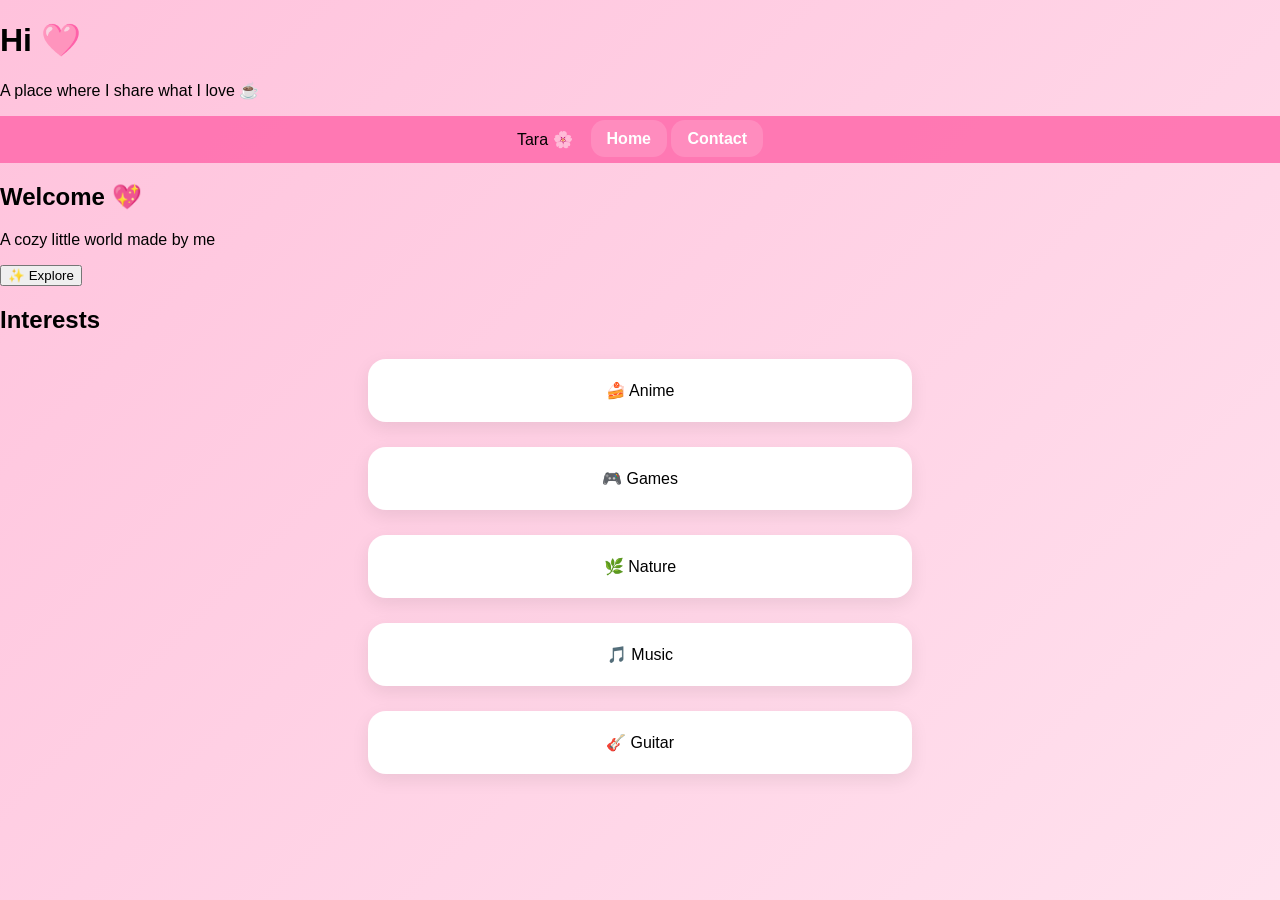
==== index.html @ 595ee9dc "Update index.html" ====
<!DOCTYPE html>
<html lang="en">

<head>
  <meta charset="UTF-8">
  <meta name="viewport" content="width=device-width, initial-scale=1.0">

  <title>Tara</title>

  <link rel="stylesheet" href="style.css">
</head>

<body>

  <!-- 🌸 INTRO SCREEN -->
  <div class="intro" id="intro">
    <h1>Hi 🩷</h1>
    <p>A place where I share what I love ☕️</p>
  </div>

  <!-- 🌸 MAIN WEBSITE -->
  <div class="site" id="site">

    <!-- NAVBAR (فقط Home + Contact) -->
    <nav class="navbar">
      <div class="logo">Tara 🌸</div>

      <div class="links">
        <a href="#">Home</a>
        <a href="#">Contact</a>
      </div>
    </nav>

    <!-- HERO -->
    <section class="hero">
      <h1>Welcome 💖</h1>
      <p>A cozy little world made by me</p>

      <button onclick="explore()">✨ Explore</button>
    </section>

    <!-- INTERESTS -->
    <section class="interests">

      <h2>Interests</h2>

      <div class="grid">

        <div class="card">🍰 Anime</div>
        <div class="card">🎮 Games</div>
        <div class="card">🌿 Nature</div>
        <div class="card">🎵 Music</div>
        <div class="card">🎸 Guitar</div>

      </div>

    </section>

  </div>

  <script src="script.js"></script>
</body>

</html>
---- style.css ----
body {
  margin: 0;
  font-family: sans-serif;
  background: linear-gradient(-45deg, #fff0f6, #ffd6e7, #ffeaf3, #ffc2dc);
  background-size: 400% 400%;
  animation: gradientMove 12s ease infinite;
  scroll-behavior: smooth;
}

@keyframes gradientMove {
  0% { background-position: 0% 50%; }
  50% { background-position: 100% 50%; }
  100% { background-position: 0% 50%; }
}

/* اسکرول انیمیشن */
.reveal {
  opacity: 0;
  transform: translateY(40px);
  transition: 0.8s ease;
}

.reveal.show {
  opacity: 1;
  transform: translateY(0);
}

/* منو */
.navbar {
  background: rgba(255,111,174,0.9);
  padding: 14px;
  display: flex;
  justify-content: center;
  gap: 18px;
  position: sticky;
  top: 0;
  z-index: 10;
}

.navbar a {
  color: white;
  text-decoration: none;
  font-weight: bold;
  padding: 10px 16px;
  border-radius: 14px;
  background: rgba(255,255,255,0.15);
  transition: 0.3s;
}

.navbar a:hover {
  transform: translateY(-3px);
  background: rgba(255,255,255,0.3);
}

/* کارت ها */
.card {
  margin: 25px auto;
  width: 90%;
  max-width: 500px;
  background: white;
  padding: 22px;
  border-radius: 18px;
  box-shadow: 0 6px 18px rgba(0,0,0,0.08);
  text-align: center;
}

/* پروفایل */
.profile {
  width: 130px;
  height: 130px;
  border-radius: 50%;
  object-fit: cover;
}

/* تگ ها */
.tag {
  display: inline-block;
  background: #ffe0ef;
  color: #d63384;
  padding: 6px 10px;
  border-radius: 12px;
  margin: 4px;
  font-size: 14px;
}

/* مهارت ها */
.skills {
  display: flex;
  flex-wrap: wrap;
  justify-content: center;
  gap: 12px;
  margin-top: 10px;
}

.skill {
  background: #ffe0ef;
  padding: 10px 14px;
  border-radius: 14px;
  font-size: 14px;
  color: #d63384;

  opacity: 0;
  transform: scale(0.7);
  animation: popIn 0.6s ease forwards;
}

/* تاخیر ورود یکی یکی */
.skill:nth-child(1) { animation-delay: 0.1s; }
.skill:nth-child(2) { animation-delay: 0.2s; }
.skill:nth-child(3) { animation-delay: 0.3s; }
.skill:nth-child(4) { animation-delay: 0.4s; }
.skill:nth-child(5) { animation-delay: 0.5s; }
.skill:nth-child(6) { animation-delay: 0.6s; }

@keyframes popIn {
  to {
    opacity: 1;
    transform: scale(1);
  }
}

/* hover نرم */
.skill:hover {
  transform: translateY(-4px) scale(1.08);
  background: #ffd1e6;
  transition: 0.3s ease;
}
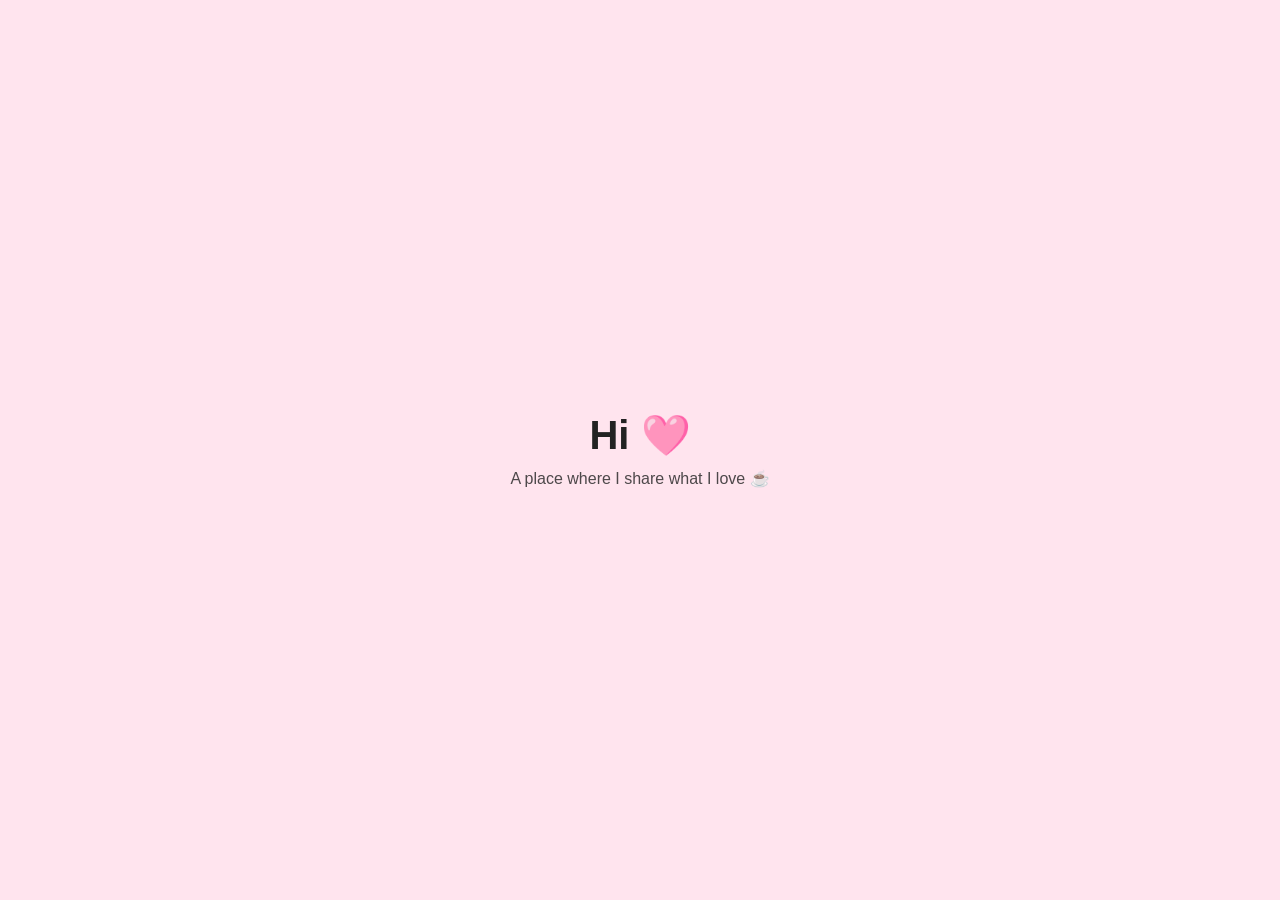
==== commit c6a6da58: "Update index.html" ====
--- a/index.html
+++ b/index.html
@@ -18,10 +18,10 @@
     <p>A place where I share what I love ☕️</p>
   </div>
 
-  <!-- 🌸 MAIN WEBSITE -->
+  <!-- 🌸 MAIN SITE -->
   <div class="site" id="site">
 
-    <!-- NAVBAR (فقط Home + Contact) -->
+    <!-- NAVBAR -->
     <nav class="navbar">
       <div class="logo">Tara 🌸</div>
 
@@ -59,6 +59,7 @@
   </div>
 
   <script src="script.js"></script>
+
 </body>
 
 </html>
--- a/style.css
+++ b/style.css
@@ -1,127 +1,144 @@
-body {
+/* 🌸 RESET */
+* {
   margin: 0;
-  font-family: sans-serif;
-  background: linear-gradient(-45deg, #fff0f6, #ffd6e7, #ffeaf3, #ffc2dc);
-  background-size: 400% 400%;
-  animation: gradientMove 12s ease infinite;
-  scroll-behavior: smooth;
+  padding: 0;
+  box-sizing: border-box;
+  font-family: Arial, sans-serif;
 }
 
-@keyframes gradientMove {
-  0% { background-position: 0% 50%; }
-  50% { background-position: 100% 50%; }
-  100% { background-position: 0% 50%; }
+/* 🌸 BACKGROUND */
+body {
+  background: #FFF0F6; /* صورتی خیلی روشن */
+  color: #222;
 }
 
-/* اسکرول انیمیشن */
-.reveal {
-  opacity: 0;
-  transform: translateY(40px);
-  transition: 0.8s ease;
+/* 🌸 INTRO SCREEN */
+.intro {
+  position: fixed;
+  inset: 0;
+  background: #FFE4EE;
+  display: flex;
+  flex-direction: column;
+  justify-content: center;
+  align-items: center;
+
+  z-index: 999;
+  transition: opacity 1s ease;
 }
 
-.reveal.show {
-  opacity: 1;
-  transform: translateY(0);
+.intro h1 {
+  font-size: 40px;
 }
 
-/* منو */
+.intro p {
+  margin-top: 10px;
+  opacity: 0.8;
+}
+
+/* 🌸 MAIN SITE */
+.site {
+  display: none;
+}
+
+/* 🌸 NAVBAR */
 .navbar {
-  background: rgba(255,111,174,0.9);
-  padding: 14px;
   display: flex;
-  justify-content: center;
-  gap: 18px;
+  justify-content: space-between;
+  align-items: center;
+
+  padding: 15px 20px;
+  background: rgba(255, 255, 255, 0.7);
+  backdrop-filter: blur(10px);
+
   position: sticky;
   top: 0;
-  z-index: 10;
 }
 
-.navbar a {
+.logo {
+  font-weight: bold;
+}
+
+/* links */
+.links a {
+  margin-left: 15px;
+  text-decoration: none;
+  color: #333;
+  font-size: 14px;
+}
+
+.links a:hover {
+  color: #FF5FA2;
+}
+
+/* 🌸 HERO */
+.hero {
+  text-align: center;
+  padding: 60px 20px;
+}
+
+.hero h1 {
+  font-size: 32px;
+}
+
+.hero p {
+  margin-top: 10px;
+  opacity: 0.7;
+}
+
+/* 🌸 EXPLORE BUTTON */
+button {
+  margin-top: 25px;
+  padding: 12px 20px;
+  border: none;
+  border-radius: 25px;
+
+  background: #FF5FA2;
   color: white;
-  text-decoration: none;
-  font-weight: bold;
-  padding: 10px 16px;
-  border-radius: 14px;
-  background: rgba(255,255,255,0.15);
+  font-size: 14px;
+
+  cursor: pointer;
   transition: 0.3s;
 }
 
-.navbar a:hover {
-  transform: translateY(-3px);
-  background: rgba(255,255,255,0.3);
+button:hover {
+  transform: scale(1.05);
+  background: #ff3f8b;
 }
 
-/* کارت ها */
-.card {
-  margin: 25px auto;
-  width: 90%;
-  max-width: 500px;
-  background: white;
-  padding: 22px;
-  border-radius: 18px;
-  box-shadow: 0 6px 18px rgba(0,0,0,0.08);
+/* 🌸 INTERESTS */
+.interests {
+  padding: 40px 20px;
   text-align: center;
 }
 
-/* پروفایل */
-.profile {
-  width: 130px;
-  height: 130px;
-  border-radius: 50%;
-  object-fit: cover;
+.interests h2 {
+  margin-bottom: 20px;
 }
 
-/* تگ ها */
-.tag {
-  display: inline-block;
-  background: #ffe0ef;
-  color: #d63384;
-  padding: 6px 10px;
-  border-radius: 12px;
-  margin: 4px;
-  font-size: 14px;
-}
-
-/* مهارت ها */
-.skills {
+/* GRID */
+.grid {
   display: flex;
   flex-wrap: wrap;
   justify-content: center;
-  gap: 12px;
-  margin-top: 10px;
+  gap: 15px;
 }
 
-.skill {
-  background: #ffe0ef;
-  padding: 10px 14px;
-  border-radius: 14px;
-  font-size: 14px;
-  color: #d63384;
+/* CARD */
+.card {
+  background: white;
+  padding: 15px 20px;
+  border-radius: 15px;
 
-  opacity: 0;
-  transform: scale(0.7);
-  animation: popIn 0.6s ease forwards;
+  min-width: 120px;
+  text-align: center;
+
+  box-shadow: 0 5px 15px rgba(0,0,0,0.08);
+
+  transition: 0.3s;
+  cursor: pointer;
 }
 
-/* تاخیر ورود یکی یکی */
-.skill:nth-child(1) { animation-delay: 0.1s; }
-.skill:nth-child(2) { animation-delay: 0.2s; }
-.skill:nth-child(3) { animation-delay: 0.3s; }
-.skill:nth-child(4) { animation-delay: 0.4s; }
-.skill:nth-child(5) { animation-delay: 0.5s; }
-.skill:nth-child(6) { animation-delay: 0.6s; }
-
-@keyframes popIn {
-  to {
-    opacity: 1;
-    transform: scale(1);
-  }
-}
-
-/* hover نرم */
-.skill:hover {
-  transform: translateY(-4px) scale(1.08);
-  background: #ffd1e6;
-  transition: 0.3s ease;
+.card:hover {
+  transform: translateY(-5px);
+  background: #FFE4EE;
 }
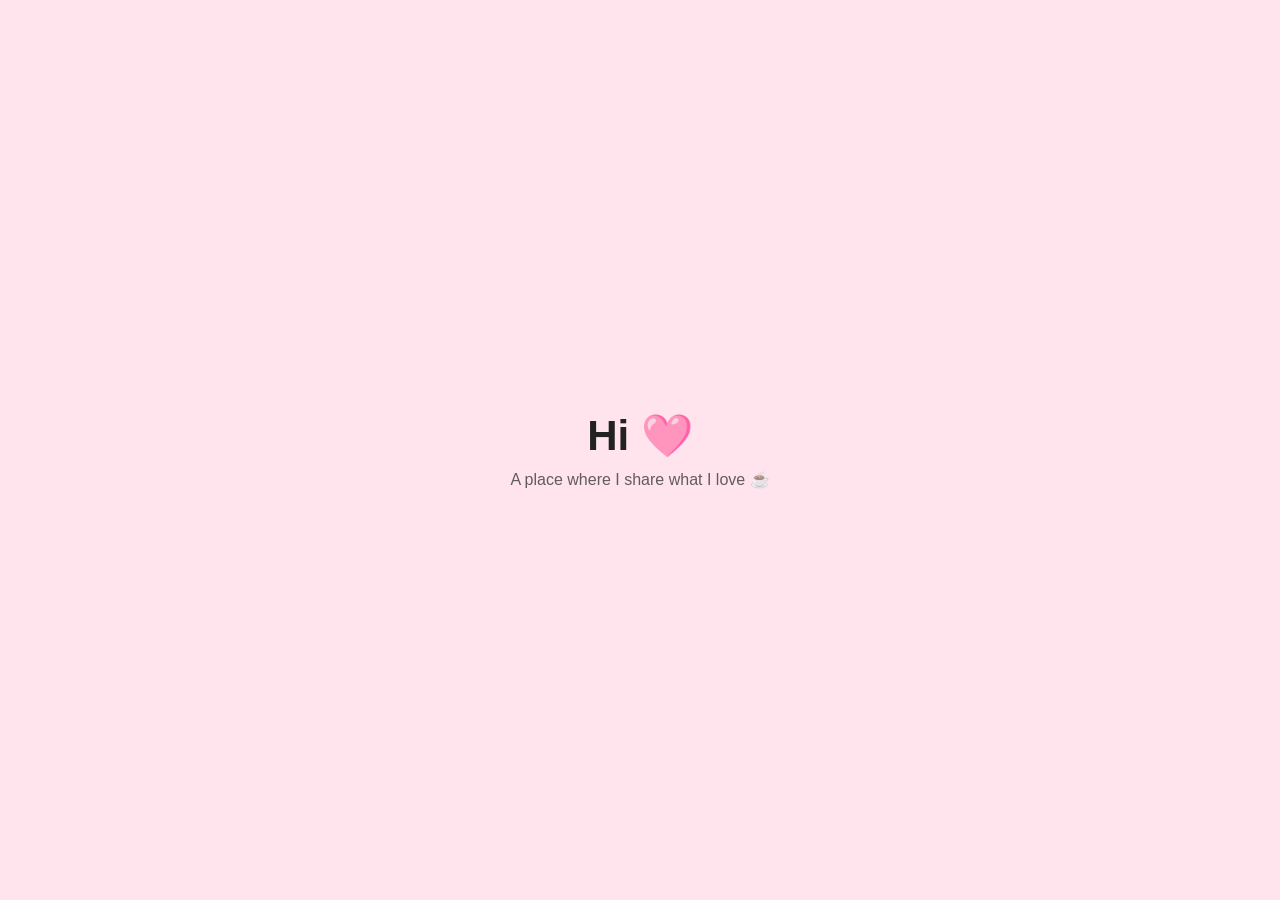
==== commit b9ec3f3d: "Update index.html" ====
--- a/index.html
+++ b/index.html
@@ -18,7 +18,7 @@
     <p>A place where I share what I love ☕️</p>
   </div>
 
-  <!-- 🌸 MAIN SITE -->
+  <!-- 🌸 MAIN WEBSITE -->
   <div class="site" id="site">
 
     <!-- NAVBAR -->
@@ -46,7 +46,9 @@
 
       <div class="grid">
 
-        <div class="card">🍰 Anime</div>
+        <!-- ✅ FIX مهم: Anime لینک شد -->
+        <a class="card" href="pages/anime.html">🍰 Anime</a>
+
         <div class="card">🎮 Games</div>
         <div class="card">🌿 Nature</div>
         <div class="card">🎵 Music</div>
@@ -59,7 +61,6 @@
   </div>
 
   <script src="script.js"></script>
-
 </body>
 
 </html>
--- a/style.css
+++ b/style.css
@@ -17,27 +17,32 @@
   position: fixed;
   inset: 0;
   background: #FFE4EE;
+
   display: flex;
   flex-direction: column;
   justify-content: center;
   align-items: center;
 
   z-index: 999;
+
+  opacity: 1;
   transition: opacity 1s ease;
 }
 
 .intro h1 {
-  font-size: 40px;
+  font-size: 42px;
 }
 
 .intro p {
   margin-top: 10px;
-  opacity: 0.8;
+  opacity: 0.7;
 }
 
 /* 🌸 MAIN SITE */
 .site {
   display: none;
+  opacity: 0;
+  transition: opacity 1s ease;
 }
 
 /* 🌸 NAVBAR */
@@ -47,6 +52,7 @@
   align-items: center;
 
   padding: 15px 20px;
+
   background: rgba(255, 255, 255, 0.7);
   backdrop-filter: blur(10px);
 
@@ -58,7 +64,7 @@
   font-weight: bold;
 }
 
-/* links */
+/* LINKS */
 .links a {
   margin-left: 15px;
   text-decoration: none;
@@ -85,16 +91,16 @@
   opacity: 0.7;
 }
 
-/* 🌸 EXPLORE BUTTON */
+/* 🌸 BUTTON */
 button {
   margin-top: 25px;
   padding: 12px 20px;
+
   border: none;
   border-radius: 25px;
 
   background: #FF5FA2;
   color: white;
-  font-size: 14px;
 
   cursor: pointer;
   transition: 0.3s;
@@ -130,12 +136,11 @@
   border-radius: 15px;
 
   min-width: 120px;
-  text-align: center;
 
   box-shadow: 0 5px 15px rgba(0,0,0,0.08);
 
+  cursor: pointer;
   transition: 0.3s;
-  cursor: pointer;
 }
 
 .card:hover {
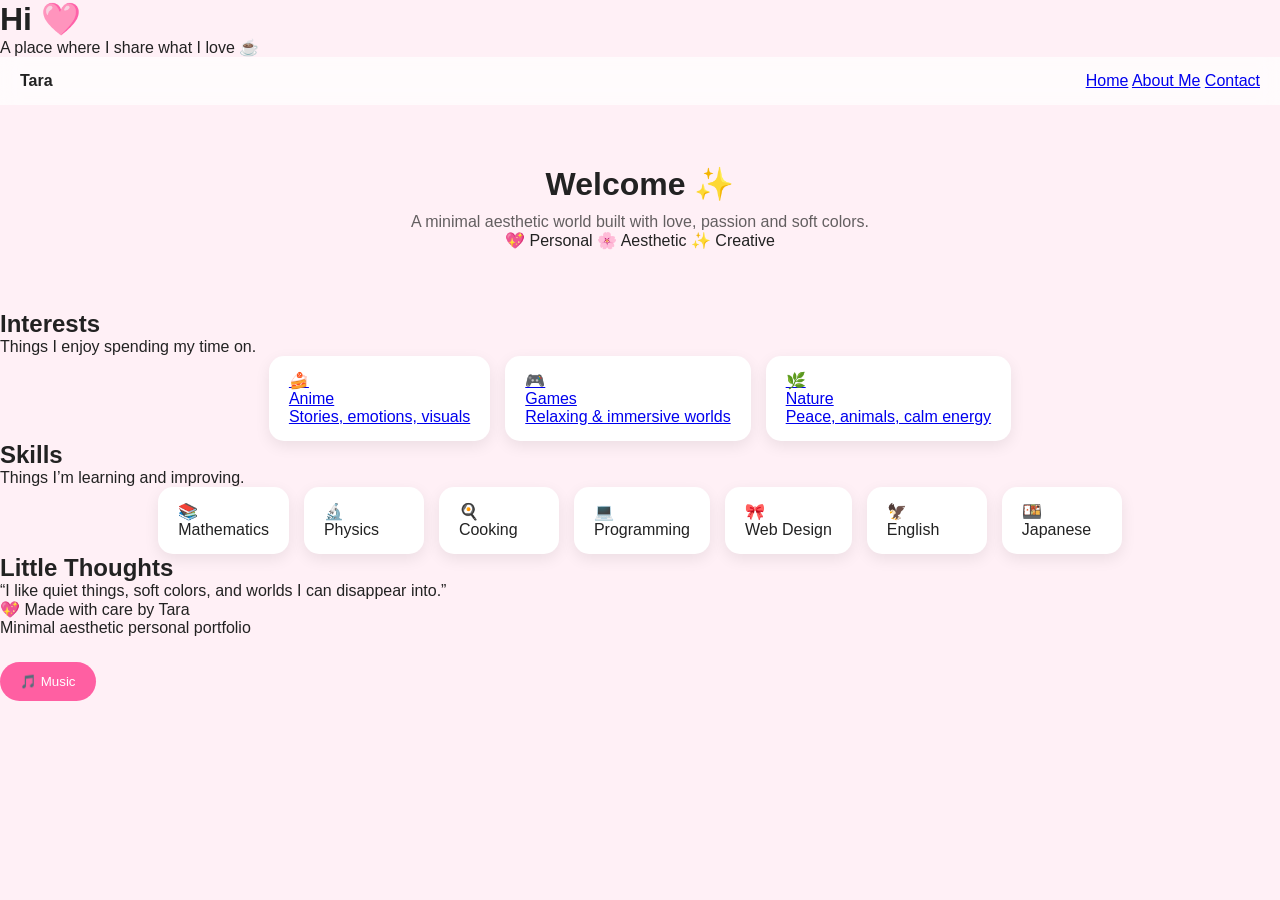
==== commit 416ef2ee: "Update index.html" ====
--- a/index.html
+++ b/index.html
@@ -2,65 +2,208 @@
 <html lang="en">
 
 <head>
-  <meta charset="UTF-8">
-  <meta name="viewport" content="width=device-width, initial-scale=1.0">
-
-  <title>Tara</title>
-
-  <link rel="stylesheet" href="style.css">
+<meta charset="UTF-8">
+<meta name="viewport" content="width=device-width, initial-scale=1.0">
+
+<title>Tara | Personal World</title>
+
+<link href="https://fonts.googleapis.com/css2?family=Poppins:wght@300;400;500;600;700&display=swap" rel="stylesheet">
+<link rel="stylesheet" href="style.css">
 </head>
 
 <body>
 
-  <!-- 🌸 INTRO SCREEN -->
-  <div class="intro" id="intro">
-    <h1>Hi 🩷</h1>
-    <p>A place where I share what I love ☕️</p>
-  </div>
-
-  <!-- 🌸 MAIN WEBSITE -->
-  <div class="site" id="site">
-
-    <!-- NAVBAR -->
-    <nav class="navbar">
-      <div class="logo">Tara 🌸</div>
-
-      <div class="links">
-        <a href="#">Home</a>
-        <a href="#">Contact</a>
-      </div>
+<!-- =========================
+     🌸 INTRO SCREEN
+========================= -->
+<div id="intro">
+    <div class="intro-inner">
+        <h1>Hi 🩷</h1>
+        <p>A place where I share what I love ☕️</p>
+    </div>
+</div>
+
+<!-- =========================
+     🌸 MAIN WRAPPER
+========================= -->
+<div id="app">
+
+<!-- =========================
+     🌸 NAVBAR
+========================= -->
+<header class="navbar">
+
+    <div class="logo">
+        <span>Tara</span>
+    </div>
+
+    <nav class="nav-links">
+        <a href="index.html">Home</a>
+        <a href="about.html">About Me</a>
+        <a href="contact.html">Contact</a>
     </nav>
 
-    <!-- HERO -->
-    <section class="hero">
-      <h1>Welcome 💖</h1>
-      <p>A cozy little world made by me</p>
-
-      <button onclick="explore()">✨ Explore</button>
-    </section>
-
-    <!-- INTERESTS -->
-    <section class="interests">
-
-      <h2>Interests</h2>
-
-      <div class="grid">
-
-        <!-- ✅ FIX مهم: Anime لینک شد -->
-        <a class="card" href="pages/anime.html">🍰 Anime</a>
-
-        <div class="card">🎮 Games</div>
-        <div class="card">🌿 Nature</div>
-        <div class="card">🎵 Music</div>
-        <div class="card">🎸 Guitar</div>
-
-      </div>
-
-    </section>
-
-  </div>
-
-  <script src="script.js"></script>
+</header>
+
+<!-- =========================
+     🌸 HERO SECTION
+========================= -->
+<section class="hero">
+
+    <div class="hero-content">
+
+        <h1 class="hero-title">Welcome ✨</h1>
+
+        <p class="hero-subtitle">
+            A minimal aesthetic world built with love, passion and soft colors.
+        </p>
+
+        <div class="hero-badges">
+
+            <span>💖 Personal</span>
+            <span>🌸 Aesthetic</span>
+            <span>✨ Creative</span>
+
+        </div>
+
+    </div>
+
+</section>
+
+<!-- =========================
+     🌸 INTERESTS SECTION
+========================= -->
+<section class="section">
+
+    <h2 class="section-title">Interests</h2>
+
+    <p class="section-desc">
+        Things I enjoy spending my time on.
+    </p>
+
+    <div class="grid">
+
+        <a class="card" href="anime.html">
+            <div class="icon">🍰</div>
+            <div class="text">Anime</div>
+            <div class="subtext">Stories, emotions, visuals</div>
+        </a>
+
+        <a class="card" href="games.html">
+            <div class="icon">🎮</div>
+            <div class="text">Games</div>
+            <div class="subtext">Relaxing & immersive worlds</div>
+        </a>
+
+        <a class="card" href="nature.html">
+            <div class="icon">🌿</div>
+            <div class="text">Nature</div>
+            <div class="subtext">Peace, animals, calm energy</div>
+        </a>
+
+    </div>
+
+</section>
+
+<!-- =========================
+     🌸 SKILLS SECTION
+========================= -->
+<section class="section large-space">
+
+    <h2 class="section-title">Skills</h2>
+
+    <p class="section-desc">
+        Things I’m learning and improving.
+    </p>
+
+    <div class="grid">
+
+        <div class="card">
+            <div class="icon">📚</div>
+            <div class="text">Mathematics</div>
+        </div>
+
+        <div class="card">
+            <div class="icon">🔬</div>
+            <div class="text">Physics</div>
+        </div>
+
+        <div class="card">
+            <div class="icon">🍳</div>
+            <div class="text">Cooking</div>
+        </div>
+
+        <div class="card">
+            <div class="icon">💻</div>
+            <div class="text">Programming</div>
+        </div>
+
+        <div class="card">
+            <div class="icon">🎀</div>
+            <div class="text">Web Design</div>
+        </div>
+
+        <div class="card">
+            <div class="icon">🦅</div>
+            <div class="text">English</div>
+        </div>
+
+        <div class="card">
+            <div class="icon">🍱</div>
+            <div class="text">Japanese</div>
+        </div>
+
+    </div>
+
+</section>
+
+<!-- =========================
+     🌸 EXTRA SECTION (DEPTH)
+========================= -->
+<section class="section extra">
+
+    <h2 class="section-title">Little Thoughts</h2>
+
+    <div class="quote-box">
+
+        <p>
+            “I like quiet things, soft colors, and worlds I can disappear into.”
+        </p>
+
+    </div>
+
+</section>
+
+<!-- =========================
+     🌸 FOOTER
+========================= -->
+<footer>
+
+    <div class="footer-inner">
+
+        <p>💖 Made with care by Tara</p>
+
+        <p class="footer-small">
+            Minimal aesthetic personal portfolio
+        </p>
+
+    </div>
+
+</footer>
+
+</div>
+
+<!-- =========================
+     🌸 MUSIC SYSTEM
+========================= -->
+<audio id="music" loop>
+    <source src="music.mp3" type="audio/mpeg">
+</audio>
+
+<button id="music-btn">🎵 Music</button>
+
+<!-- SCRIPT -->
+<script src="script.js"></script>
+
 </body>
-
 </html>
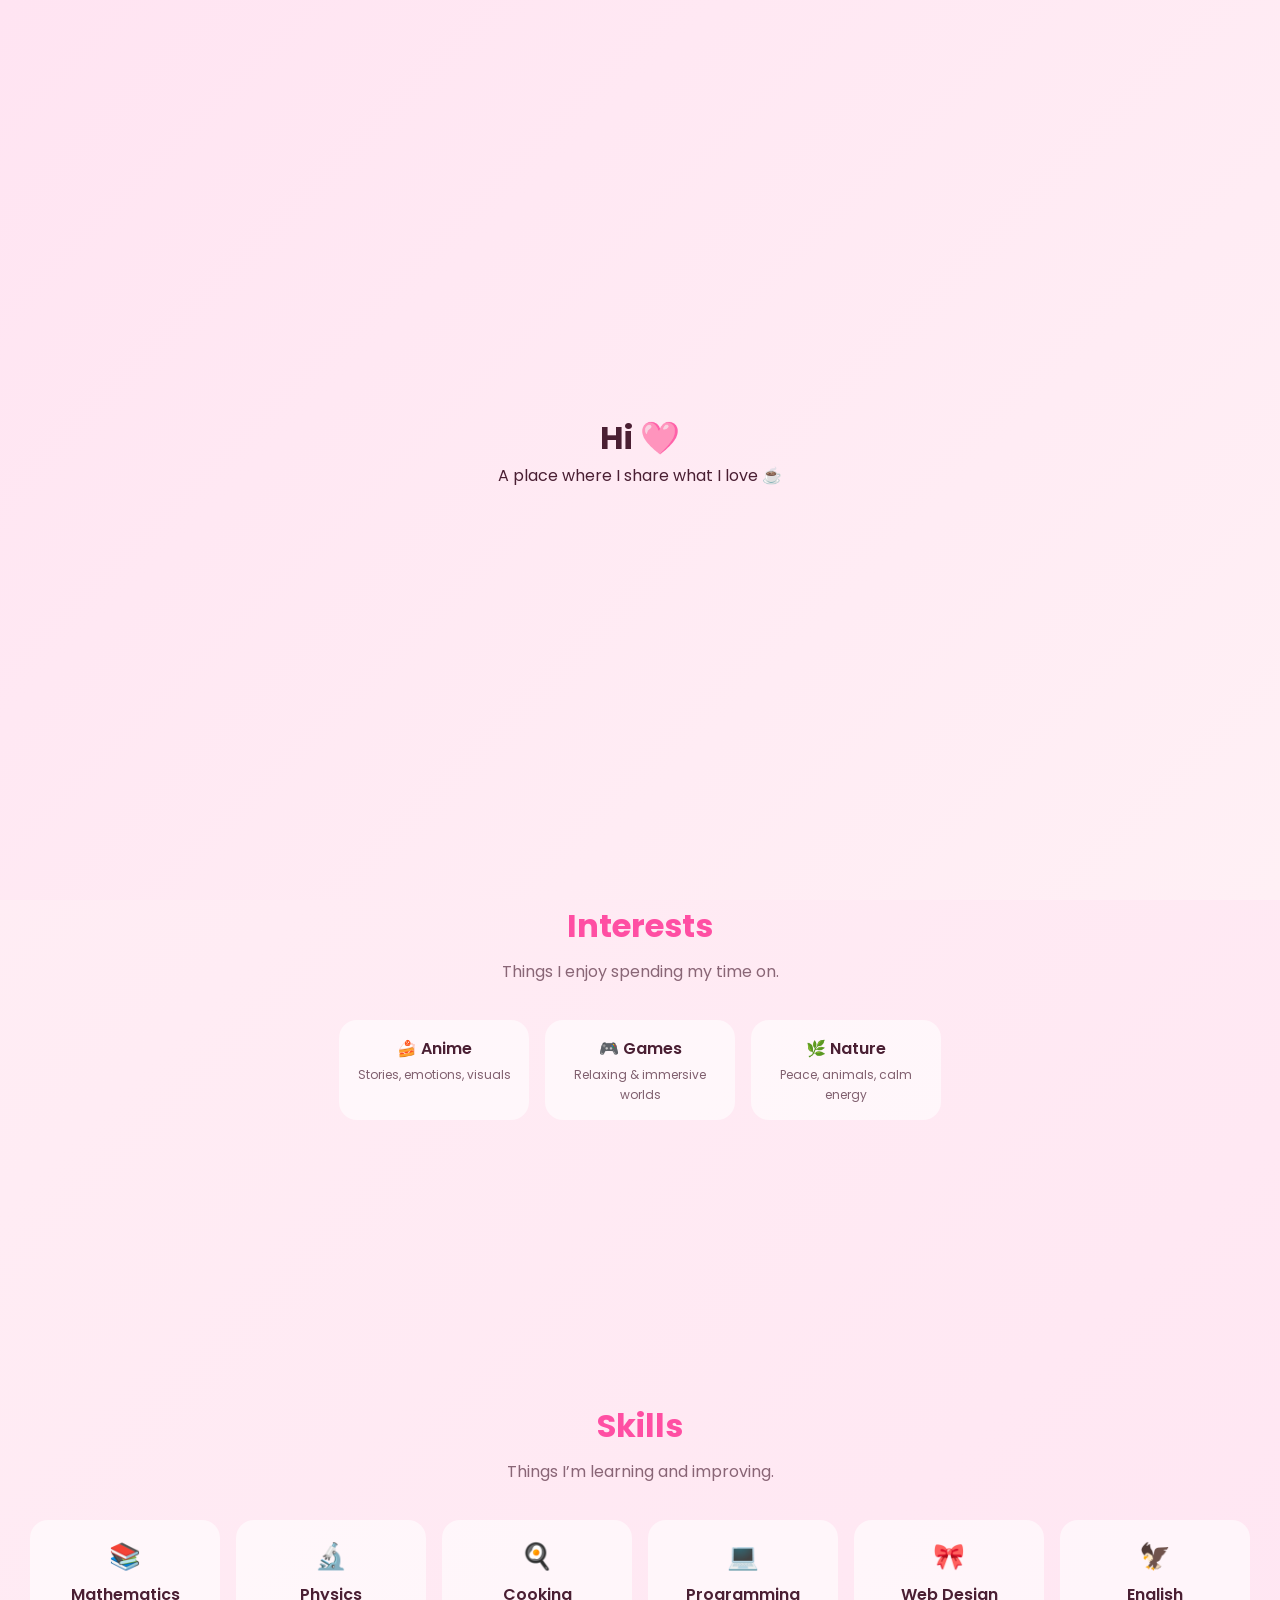
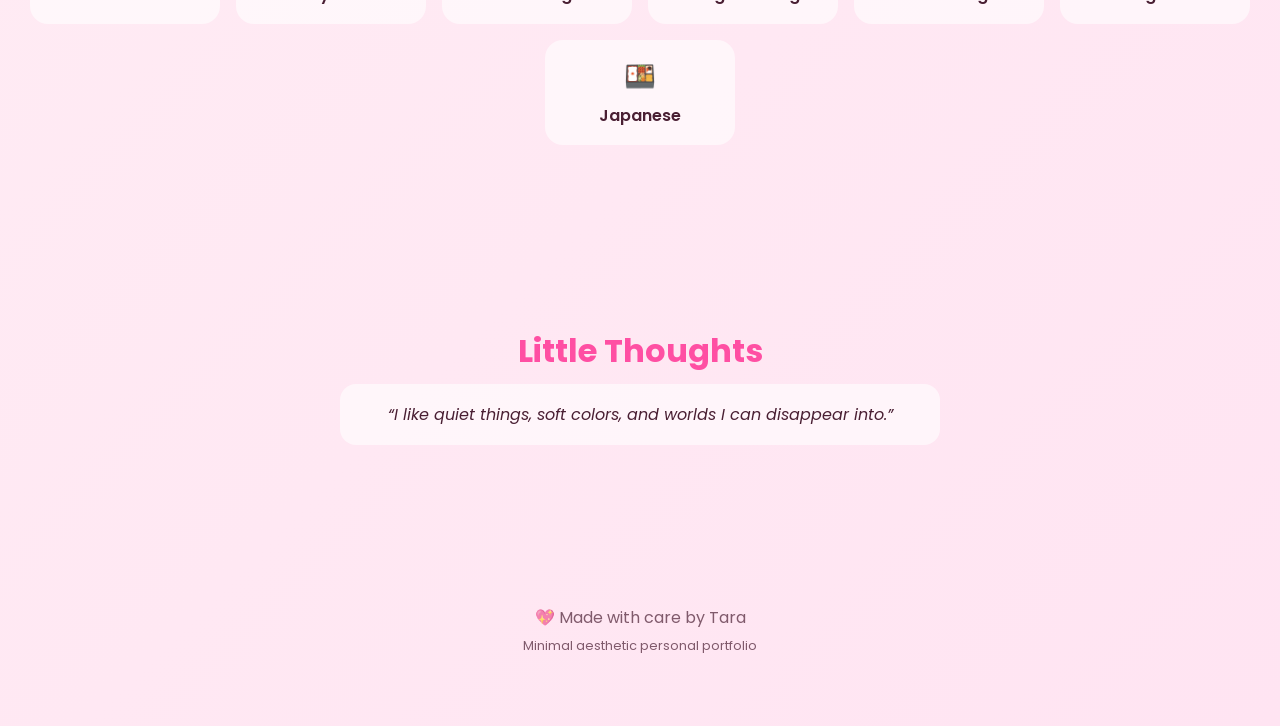
==== commit d5fd98a1: "Add files via upload" ====
--- a/index.html
+++ b/index.html
@@ -14,7 +14,7 @@
 <body>
 
 <!-- =========================
-     🌸 INTRO SCREEN
+🌸 INTRO SCREEN
 ========================= -->
 <div id="intro">
     <div class="intro-inner">
@@ -24,12 +24,12 @@
 </div>
 
 <!-- =========================
-     🌸 MAIN WRAPPER
+🌸 MAIN WRAPPER
 ========================= -->
 <div id="app">
 
 <!-- =========================
-     🌸 NAVBAR
+🌸 NAVBAR
 ========================= -->
 <header class="navbar">
 
@@ -46,7 +46,7 @@
 </header>
 
 <!-- =========================
-     🌸 HERO SECTION
+🌸 HERO SECTION
 ========================= -->
 <section class="hero">
 
@@ -71,7 +71,7 @@
 </section>
 
 <!-- =========================
-     🌸 INTERESTS SECTION
+🌸 INTERESTS SECTION
 ========================= -->
 <section class="section">
 
@@ -84,20 +84,17 @@
     <div class="grid">
 
         <a class="card" href="anime.html">
-            <div class="icon">🍰</div>
-            <div class="text">Anime</div>
+            <div class="text">🍰 Anime</div>
             <div class="subtext">Stories, emotions, visuals</div>
         </a>
 
         <a class="card" href="games.html">
-            <div class="icon">🎮</div>
-            <div class="text">Games</div>
+            <div class="text">🎮 Games</div>
             <div class="subtext">Relaxing & immersive worlds</div>
         </a>
 
         <a class="card" href="nature.html">
-            <div class="icon">🌿</div>
-            <div class="text">Nature</div>
+            <div class="text">🌿 Nature</div>
             <div class="subtext">Peace, animals, calm energy</div>
         </a>
 
@@ -106,7 +103,7 @@
 </section>
 
 <!-- =========================
-     🌸 SKILLS SECTION
+🌸 SKILLS SECTION
 ========================= -->
 <section class="section large-space">
 
@@ -118,47 +115,20 @@
 
     <div class="grid">
 
-        <div class="card">
-            <div class="icon">📚</div>
-            <div class="text">Mathematics</div>
-        </div>
-
-        <div class="card">
-            <div class="icon">🔬</div>
-            <div class="text">Physics</div>
-        </div>
-
-        <div class="card">
-            <div class="icon">🍳</div>
-            <div class="text">Cooking</div>
-        </div>
-
-        <div class="card">
-            <div class="icon">💻</div>
-            <div class="text">Programming</div>
-        </div>
-
-        <div class="card">
-            <div class="icon">🎀</div>
-            <div class="text">Web Design</div>
-        </div>
-
-        <div class="card">
-            <div class="icon">🦅</div>
-            <div class="text">English</div>
-        </div>
-
-        <div class="card">
-            <div class="icon">🍱</div>
-            <div class="text">Japanese</div>
-        </div>
+        <div class="card"><div class="icon">📚</div><div class="text">Mathematics</div></div>
+        <div class="card"><div class="icon">🔬</div><div class="text">Physics</div></div>
+        <div class="card"><div class="icon">🍳</div><div class="text">Cooking</div></div>
+        <div class="card"><div class="icon">💻</div><div class="text">Programming</div></div>
+        <div class="card"><div class="icon">🎀</div><div class="text">Web Design</div></div>
+        <div class="card"><div class="icon">🦅</div><div class="text">English</div></div>
+        <div class="card"><div class="icon">🍱</div><div class="text">Japanese</div></div>
 
     </div>
 
 </section>
 
 <!-- =========================
-     🌸 EXTRA SECTION (DEPTH)
+🌸 EXTRA SECTION
 ========================= -->
 <section class="section extra">
 
@@ -175,7 +145,7 @@
 </section>
 
 <!-- =========================
-     🌸 FOOTER
+🌸 FOOTER
 ========================= -->
 <footer>
 
@@ -194,7 +164,7 @@
 </div>
 
 <!-- =========================
-     🌸 MUSIC SYSTEM
+🌸 MUSIC SYSTEM
 ========================= -->
 <audio id="music" loop>
     <source src="music.mp3" type="audio/mpeg">
@@ -202,7 +172,6 @@
 
 <button id="music-btn">🎵 Music</button>
 
-<!-- SCRIPT -->
 <script src="script.js"></script>
 
 </body>
--- a/style.css
+++ b/style.css
@@ -1,149 +1,375 @@
-/* 🌸 RESET */
+/* =========================
+🌸 RESET
+========================= */
+
 * {
-  margin: 0;
-  padding: 0;
-  box-sizing: border-box;
-  font-family: Arial, sans-serif;
-}
-
-/* 🌸 BACKGROUND */
+    margin: 0;
+    padding: 0;
+    box-sizing: border-box;
+}
+
 body {
-  background: #FFF0F6; /* صورتی خیلی روشن */
-  color: #222;
-}
-
-/* 🌸 INTRO SCREEN */
-.intro {
-  position: fixed;
-  inset: 0;
-  background: #FFE4EE;
-
-  display: flex;
-  flex-direction: column;
-  justify-content: center;
-  align-items: center;
-
-  z-index: 999;
-
-  opacity: 1;
-  transition: opacity 1s ease;
-}
-
-.intro h1 {
-  font-size: 42px;
-}
-
-.intro p {
-  margin-top: 10px;
-  opacity: 0.7;
-}
-
-/* 🌸 MAIN SITE */
-.site {
-  display: none;
-  opacity: 0;
-  transition: opacity 1s ease;
-}
-
-/* 🌸 NAVBAR */
+    font-family: "Poppins", sans-serif;
+    background: linear-gradient(135deg, #fff0f5, #ffe4f2);
+    color: #4a1f33;
+    line-height: 1.6;
+    overflow-x: hidden;
+}
+
+/* =========================
+🌸 GLOBAL LINKS
+========================= */
+
+a {
+    text-decoration: none;
+    color: inherit;
+    transition: 0.3s ease;
+}
+
+a:hover {
+    color: #ff4fa3;
+}
+
+/* =========================
+🌸 LANGUAGE FIX (REAL FIX)
+========================= */
+
+/* کل سایت انگلیسی */
+html {
+    direction: ltr;
+    unicode-bidi: plaintext;
+}
+
+/* فقط متن فارسی (کاملاً درست و پایدار) */
+.rtl {
+    direction: rtl;
+    text-align: right;
+    unicode-bidi: plaintext;
+}
+
+/* =========================
+🌸 INTRO
+========================= */
+
+#intro {
+    position: fixed;
+    inset: 0;
+    display: flex;
+    justify-content: center;
+    align-items: center;
+    background: linear-gradient(135deg, #ffe4f2, #fff0f5);
+    z-index: 9999;
+    transition: opacity 1s ease;
+}
+
+.intro-inner {
+    text-align: center;
+    animation: pop 1s ease;
+}
+
+@keyframes pop {
+    from { transform: scale(0.85); opacity: 0; }
+    to { transform: scale(1); opacity: 1; }
+}
+
+/* =========================
+🌸 APP
+========================= */
+
+#app {
+    opacity: 0;
+    animation: fadeIn 0.8s ease forwards;
+    animation-delay: 3s;
+}
+
+@keyframes fadeIn {
+    to { opacity: 1; }
+}
+
+/* =========================
+🌸 NAVBAR (FIXED OVERFLOW)
+========================= */
+
 .navbar {
-  display: flex;
-  justify-content: space-between;
-  align-items: center;
-
-  padding: 15px 20px;
-
-  background: rgba(255, 255, 255, 0.7);
-  backdrop-filter: blur(10px);
-
-  position: sticky;
-  top: 0;
-}
-
-.logo {
-  font-weight: bold;
-}
-
-/* LINKS */
-.links a {
-  margin-left: 15px;
-  text-decoration: none;
-  color: #333;
-  font-size: 14px;
-}
-
-.links a:hover {
-  color: #FF5FA2;
-}
-
-/* 🌸 HERO */
+    position: fixed;
+    top: 0;
+    width: 100%;
+    padding: 12px 18px;
+
+    display: flex;
+    justify-content: space-between;
+    align-items: center;
+
+    background: rgba(255,255,255,0.55);
+    backdrop-filter: blur(14px);
+
+    z-index: 1000;
+}
+
+/* لوگو */
+.logo span {
+    font-weight: 700;
+    color: #ff4fa3;
+    white-space: nowrap;
+}
+
+/* لینک‌ها (FIX OVERFLOW) */
+.nav-links {
+    display: flex;
+    gap: 14px;
+    flex-wrap: nowrap;
+    align-items: center;
+}
+
+.nav-links a {
+    white-space: nowrap;
+    font-size: 0.95rem;
+    padding: 4px 6px;
+}
+
+/* =========================
+🌸 HERO
+========================= */
+
 .hero {
-  text-align: center;
-  padding: 60px 20px;
-}
-
-.hero h1 {
-  font-size: 32px;
-}
-
-.hero p {
-  margin-top: 10px;
-  opacity: 0.7;
-}
-
-/* 🌸 BUTTON */
-button {
-  margin-top: 25px;
-  padding: 12px 20px;
-
-  border: none;
-  border-radius: 25px;
-
-  background: #FF5FA2;
-  color: white;
-
-  cursor: pointer;
-  transition: 0.3s;
-}
-
-button:hover {
-  transform: scale(1.05);
-  background: #ff3f8b;
-}
-
-/* 🌸 INTERESTS */
-.interests {
-  padding: 40px 20px;
-  text-align: center;
-}
-
-.interests h2 {
-  margin-bottom: 20px;
-}
-
-/* GRID */
+    height: 90vh;
+    display: flex;
+    justify-content: center;
+    align-items: center;
+    text-align: center;
+    padding: 0 20px;
+}
+
+.hero-title {
+    font-size: 3rem;
+    color: #ff4fa3;
+    text-shadow: 0 0 25px rgba(255,105,180,0.25);
+}
+
+.hero-subtitle {
+    margin-top: 10px;
+    opacity: 0.75;
+    max-width: 520px;
+    margin-inline: auto;
+}
+
+/* =========================
+🌸 BADGES
+========================= */
+
+.hero-badges {
+    margin-top: 18px;
+    display: flex;
+    justify-content: center;
+    gap: 10px;
+    flex-wrap: wrap;
+}
+
+.hero-badges span {
+    padding: 6px 12px;
+    border-radius: 20px;
+    background: rgba(255,255,255,0.6);
+    font-size: 0.8rem;
+}
+
+/* =========================
+🌸 SECTIONS
+========================= */
+
+.section {
+    padding: 90px 20px;
+}
+
+.large-space {
+    margin-top: 100px;
+}
+
+.section-title {
+    text-align: center;
+    font-size: 2rem;
+    color: #ff4fa3;
+    margin-bottom: 8px;
+}
+
+.section-desc {
+    text-align: center;
+    opacity: 0.65;
+    margin-bottom: 35px;
+}
+
+/* =========================
+🌸 GRID / CARDS
+========================= */
+
 .grid {
-  display: flex;
-  flex-wrap: wrap;
-  justify-content: center;
-  gap: 15px;
-}
-
-/* CARD */
+    display: flex;
+    flex-wrap: wrap;
+    justify-content: center;
+    gap: 16px;
+}
+
 .card {
-  background: white;
-  padding: 15px 20px;
-  border-radius: 15px;
-
-  min-width: 120px;
-
-  box-shadow: 0 5px 15px rgba(0,0,0,0.08);
-
-  cursor: pointer;
-  transition: 0.3s;
+    width: 190px;
+    padding: 16px;
+    border-radius: 18px;
+
+    background: rgba(255,255,255,0.6);
+    backdrop-filter: blur(12px);
+
+    text-align: center;
+    transition: 0.35s ease;
+
+    opacity: 0;
+    transform: translateY(10px);
+    animation: show 0.6s ease forwards;
+}
+
+@keyframes show {
+    to {
+        opacity: 1;
+        transform: translateY(0);
+    }
 }
 
 .card:hover {
-  transform: translateY(-5px);
-  background: #FFE4EE;
+    transform: translateY(-8px) scale(1.04);
+    box-shadow: 0 12px 30px rgba(255,105,180,0.25);
+}
+
+/* =========================
+🌸 ICON + TEXT
+========================= */
+
+.icon {
+    font-size: 1.6rem;
+    margin-bottom: 6px;
+}
+
+.text {
+    font-weight: 600;
+}
+
+.subtext {
+    font-size: 0.75rem;
+    opacity: 0.7;
+    margin-top: 4px;
+}
+
+/* =========================
+🌸 LIST ITEMS
+========================= */
+
+.item {
+    display: flex;
+    align-items: center;
+    gap: 12px;
+
+    padding: 12px 16px;
+    border-radius: 14px;
+
+    background: rgba(255,255,255,0.6);
+    backdrop-filter: blur(12px);
+
+    cursor: pointer;
+    transition: 0.3s ease;
+
+    width: 100%;
+    max-width: 420px;
+    margin: 0 auto;
+}
+
+.item img {
+    width: 44px;
+    height: 44px;
+    border-radius: 50%;
+    object-fit: cover;
+}
+
+.item span {
+    font-weight: 500;
+}
+
+.item:hover {
+    transform: scale(1.02);
+    box-shadow: 0 10px 25px rgba(255, 105, 180, 0.2);
+}
+
+/* =========================
+🌸 QUOTE BOX
+========================= */
+
+.quote-box {
+    max-width: 600px;
+    margin: 0 auto;
+    padding: 18px;
+
+    border-radius: 16px;
+    background: rgba(255,255,255,0.6);
+    backdrop-filter: blur(12px);
+
+    text-align: center;
+    font-style: italic;
+}
+
+/* =========================
+🌸 FOOTER
+========================= */
+
+footer {
+    text-align: center;
+    padding: 70px 20px;
+    opacity: 0.7;
+}
+
+.footer-small {
+    font-size: 0.8rem;
+    margin-top: 5px;
+}
+
+/* =========================
+🌸 MUSIC BUTTON
+========================= */
+
+#music-btn {
+    position: fixed;
+    bottom: 18px;
+    right: 18px;
+
+    padding: 10px 14px;
+    border: none;
+    border-radius: 12px;
+
+    background: #ff4fa3;
+    color: white;
+
+    cursor: pointer;
+    transition: 0.3s ease;
+}
+
+#music-btn:hover {
+    transform: scale(1.05);
+}
+
+/* =========================
+🌸 RESPONSIVE FIX (IMPORTANT)
+========================= */
+
+@media (max-width: 768px) {
+
+    .hero-title {
+        font-size: 2rem;
+    }
+
+    .card {
+        width: 150px;
+    }
+
+    .navbar {
+        padding: 10px 14px;
+    }
+
+    .nav-links {
+        gap: 10px;
+        font-size: 0.85rem;
+    }
 }
